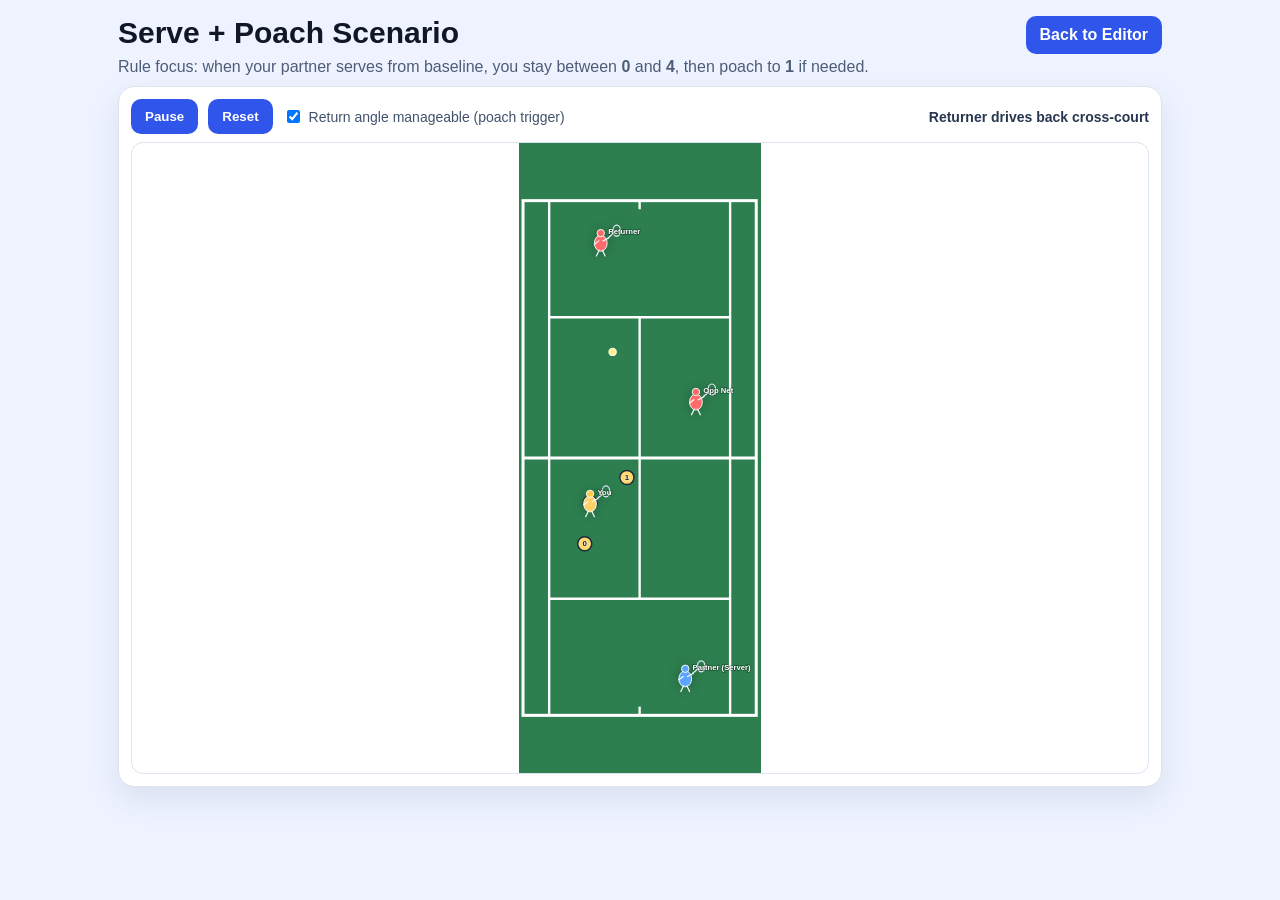
==== strategy-serve-poach.html @ b6634568 "Initial tennis doubles strategy demo" ====
<!doctype html>
<html lang="en">
  <head>
    <meta charset="UTF-8" />
    <meta name="viewport" content="width=device-width, initial-scale=1.0" />
    <title>Serve + Poach Strategy Demo</title>
    <link rel="stylesheet" href="./strategy-serve-poach.css" />
  </head>
  <body>
    <main class="page">
      <header class="topbar">
        <div>
          <h1>Serve + Poach Scenario</h1>
          <p>
            Rule focus: when your partner serves from baseline, you stay between
            <strong>0</strong> and <strong>4</strong>, then poach to
            <strong>1</strong> if needed.
          </p>
        </div>
        <a class="link-btn" href="./index.html">Back to Editor</a>
      </header>

      <section class="panel">
        <div class="controls">
          <button id="playPauseBtn" type="button">Pause</button>
          <button id="resetBtn" type="button">Reset</button>
          <label class="toggle">
            <input id="poachToggle" type="checkbox" checked />
            Return angle manageable (poach trigger)
          </label>
          <p id="phaseText" class="phase"></p>
        </div>

        <div class="court-wrap">
          <svg id="scene" viewBox="0 -8 36 94" class="scene">
            <rect x="0" y="0" width="36" height="78" fill="#2d7f4f" />
            <rect x="0.6" y="0.6" width="34.8" height="76.8" fill="none" stroke="#fff" stroke-width="0.45" />
            <line x1="4.5" y1="0.6" x2="4.5" y2="77.4" stroke="#fff" stroke-width="0.35" />
            <line x1="31.5" y1="0.6" x2="31.5" y2="77.4" stroke="#fff" stroke-width="0.35" />
            <line x1="0.6" y1="39" x2="35.4" y2="39" stroke="#fff" stroke-width="0.45" />
            <line x1="4.5" y1="18" x2="31.5" y2="18" stroke="#fff" stroke-width="0.35" />
            <line x1="4.5" y1="60" x2="31.5" y2="60" stroke="#fff" stroke-width="0.35" />
            <line x1="18" y1="18" x2="18" y2="60" stroke="#fff" stroke-width="0.35" />
            <line x1="18" y1="0.6" x2="18" y2="1.9" stroke="#fff" stroke-width="0.35" />
            <line x1="18" y1="77.4" x2="18" y2="76.1" stroke="#fff" stroke-width="0.35" />

            <circle id="marker0" cx="26.2" cy="51.8" r="1.05" class="marker-dot" />
            <text id="label0" x="26.2" y="51.8" class="marker-label">0</text>
            <circle id="marker4" cx="25.4" cy="45.7" r="1.05" class="marker-dot" />
            <text id="label4" x="25.4" y="45.7" class="marker-label">4</text>
            <circle id="marker1" cx="19.9" cy="41.9" r="1.05" class="marker-dot" />
            <text id="label1" x="19.9" y="41.9" class="marker-label">1</text>

            <g id="server" class="player-icon teammate">
              <ellipse class="body" cx="0" cy="0.15" rx="0.95" ry="1.2" />
              <circle class="head" cx="0" cy="-1.35" r="0.55" />
              <line class="arm-left" x1="-0.3" y1="-0.2" x2="-0.95" y2="0.3" />
              <line class="arm-right" x1="0.35" y1="-0.2" x2="1.2" y2="-0.65" />
              <line class="leg-left" x1="-0.25" y1="1.2" x2="-0.65" y2="2.05" />
              <line class="leg-right" x1="0.25" y1="1.2" x2="0.65" y2="2.05" />
              <line class="racket-shaft" x1="1.12" y1="-0.68" x2="1.85" y2="-1.3" />
              <ellipse class="racket-head" cx="2.38" cy="-1.72" rx="0.56" ry="0.82" />
            </g>
            <text id="serverLabel" class="player-label">Partner (Server)</text>

            <g id="you" class="player-icon you">
              <ellipse class="body" cx="0" cy="0.15" rx="0.95" ry="1.2" />
              <circle class="head" cx="0" cy="-1.35" r="0.55" />
              <line class="arm-left" x1="-0.3" y1="-0.2" x2="-0.95" y2="0.3" />
              <line class="arm-right" x1="0.35" y1="-0.2" x2="1.2" y2="-0.65" />
              <line class="leg-left" x1="-0.25" y1="1.2" x2="-0.65" y2="2.05" />
              <line class="leg-right" x1="0.25" y1="1.2" x2="0.65" y2="2.05" />
              <line class="racket-shaft" x1="1.12" y1="-0.68" x2="1.85" y2="-1.3" />
              <ellipse class="racket-head" cx="2.38" cy="-1.72" rx="0.56" ry="0.82" />
            </g>
            <text id="youLabel" class="player-label">You</text>

            <g id="returner" class="player-icon opponent">
              <ellipse class="body" cx="0" cy="0.15" rx="0.95" ry="1.2" />
              <circle class="head" cx="0" cy="-1.35" r="0.55" />
              <line class="arm-left" x1="-0.3" y1="-0.2" x2="-0.95" y2="0.3" />
              <line class="arm-right" x1="0.35" y1="-0.2" x2="1.2" y2="-0.65" />
              <line class="leg-left" x1="-0.25" y1="1.2" x2="-0.65" y2="2.05" />
              <line class="leg-right" x1="0.25" y1="1.2" x2="0.65" y2="2.05" />
              <line class="racket-shaft" x1="1.12" y1="-0.68" x2="1.85" y2="-1.3" />
              <ellipse class="racket-head" cx="2.38" cy="-1.72" rx="0.56" ry="0.82" />
            </g>
            <text id="returnerLabel" class="player-label">Returner</text>

            <g id="oppNet" class="player-icon opponent">
              <ellipse class="body" cx="0" cy="0.15" rx="0.95" ry="1.2" />
              <circle class="head" cx="0" cy="-1.35" r="0.55" />
              <line class="arm-left" x1="-0.3" y1="-0.2" x2="-0.95" y2="0.3" />
              <line class="arm-right" x1="0.35" y1="-0.2" x2="1.2" y2="-0.65" />
              <line class="leg-left" x1="-0.25" y1="1.2" x2="-0.65" y2="2.05" />
              <line class="leg-right" x1="0.25" y1="1.2" x2="0.65" y2="2.05" />
              <line class="racket-shaft" x1="1.12" y1="-0.68" x2="1.85" y2="-1.3" />
              <ellipse class="racket-head" cx="2.38" cy="-1.72" rx="0.56" ry="0.82" />
            </g>
            <text id="oppNetLabel" class="player-label">Opp Net</text>

            <circle id="ball" r="0.55" class="ball" />
          </svg>
        </div>
      </section>
    </main>

    <script src="./strategy-serve-poach.js"></script>
  </body>
</html>
---- strategy-serve-poach.css ----
:root {
  font-family: Inter, -apple-system, BlinkMacSystemFont, "Segoe UI", sans-serif;
  color-scheme: light;
}

* {
  box-sizing: border-box;
}

body {
  margin: 0;
  background: #eef3ff;
  color: #101828;
}

.page {
  max-width: 1080px;
  margin: 0 auto;
  padding: 16px 18px;
}

.topbar {
  display: flex;
  justify-content: space-between;
  gap: 16px;
  align-items: flex-start;
  margin-bottom: 10px;
}

h1 {
  margin: 0 0 8px;
  font-size: 30px;
}

p {
  margin: 0;
  color: #4d5d77;
}

.link-btn,
button {
  border: 0;
  border-radius: 10px;
  padding: 10px 14px;
  background: #2f55ea;
  color: #fff;
  font-weight: 600;
  text-decoration: none;
  cursor: pointer;
}

.panel {
  background: #fff;
  border: 1px solid #dce4f2;
  border-radius: 16px;
  padding: 12px;
  box-shadow: 0 12px 30px rgba(30, 54, 100, 0.1);
}

.controls {
  display: flex;
  align-items: center;
  gap: 10px;
  flex-wrap: wrap;
  margin-bottom: 8px;
}

.toggle {
  display: inline-flex;
  align-items: center;
  gap: 6px;
  font-size: 14px;
  color: #42526c;
}

.phase {
  margin-left: auto;
  font-size: 14px;
  font-weight: 600;
  color: #29364f;
}

.court-wrap {
  border: 1px solid #dce4f2;
  border-radius: 12px;
  overflow: hidden;
  max-width: 100%;
  max-height: 72vh;
  display: flex;
  justify-content: center;
  align-items: center;
  margin: 0 auto;
}

.scene {
  width: auto;
  height: min(70vh, 760px);
  display: block;
  background: #2d7f4f;
}

.marker-dot {
  fill: #ffd970;
  stroke: #1f2a3d;
  stroke-width: 0.22;
}

.marker-label {
  fill: #1a2334;
  font-size: 1.18px;
  font-weight: 800;
  text-anchor: middle;
  dominant-baseline: middle;
  paint-order: stroke;
  stroke: rgba(255, 255, 255, 0.75);
  stroke-width: 0.12;
}

.player-icon {
  pointer-events: none;
  filter: drop-shadow(0 0.45px 0.85px rgba(0, 0, 0, 0.25));
}

.player-icon .body,
.player-icon .head {
  stroke: #f8fafc;
  stroke-width: 0.14;
}

.player-icon .arm-left,
.player-icon .arm-right,
.player-icon .leg-left,
.player-icon .leg-right {
  stroke: #f8fafc;
  stroke-width: 0.18;
  stroke-linecap: round;
}

.player-icon .racket-shaft {
  stroke: #e7edf9;
  stroke-width: 0.2;
  stroke-linecap: round;
}

.player-icon .racket-head {
  fill: none;
  stroke: #e7edf9;
  stroke-width: 0.18;
}

.player-icon.teammate .body,
.player-icon.teammate .head {
  fill: #5ca5ff;
}

.player-icon.you .body,
.player-icon.you .head {
  fill: #ffd166;
}

.player-icon.opponent .body,
.player-icon.opponent .head {
  fill: #ff6b6b;
}

.player-icon.you .body {
  fill: #ffd166;
}

.player-icon.you .head {
  fill: #ffcd4a;
}

.player-label {
  fill: #fff;
  font-size: 1.15px;
  font-weight: 600;
  paint-order: stroke;
  stroke: rgba(0, 0, 0, 0.35);
  stroke-width: 0.2;
}

.ball {
  fill: #fef08a;
  stroke: #f8fafc;
  stroke-width: 0.16;
}
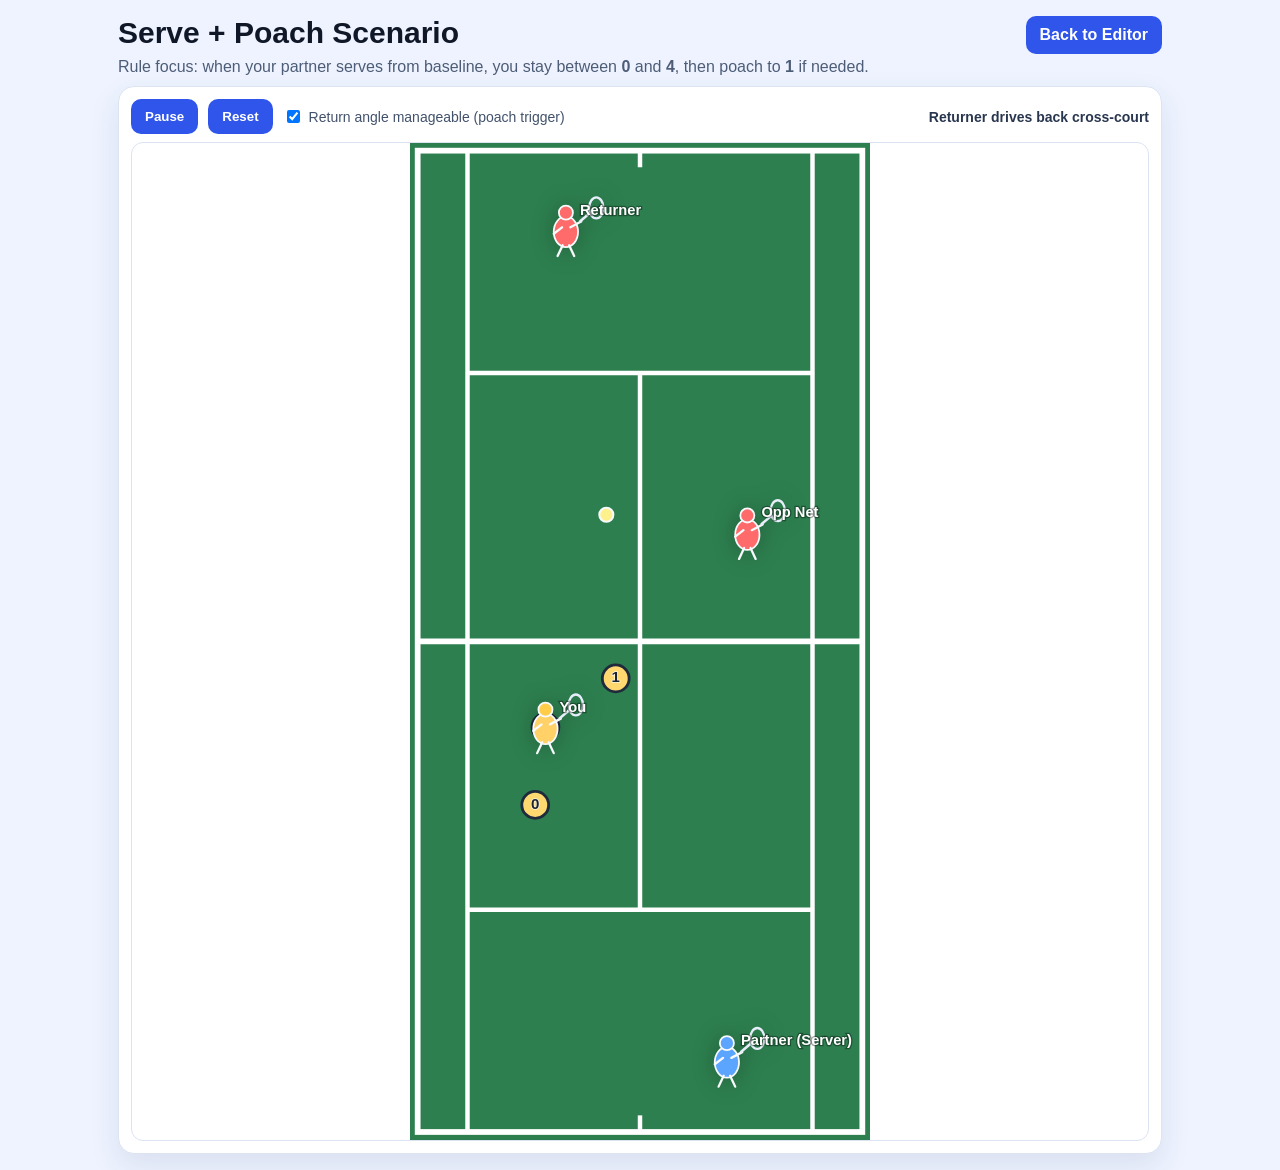
==== commit b95b57be: "Stabilize mobile position mapping and tighten scenario framing. Use inner-court coordinate calculati" ====
--- a/strategy-serve-poach.html
+++ b/strategy-serve-poach.html
@@ -32,7 +32,7 @@
         </div>
 
         <div class="court-wrap">
-          <svg id="scene" viewBox="0 -8 36 94" class="scene">
+          <svg id="scene" viewBox="0 0 36 78" class="scene">
             <rect x="0" y="0" width="36" height="78" fill="#2d7f4f" />
             <rect x="0.6" y="0.6" width="34.8" height="76.8" fill="none" stroke="#fff" stroke-width="0.45" />
             <line x1="4.5" y1="0.6" x2="4.5" y2="77.4" stroke="#fff" stroke-width="0.35" />
--- a/strategy-serve-poach.css
+++ b/strategy-serve-poach.css
@@ -85,7 +85,6 @@
   border-radius: 12px;
   overflow: hidden;
   max-width: 100%;
-  max-height: 72vh;
   display: flex;
   justify-content: center;
   align-items: center;
@@ -93,8 +92,9 @@
 }
 
 .scene {
-  width: auto;
-  height: min(70vh, 760px);
+  width: min(100%, 460px);
+  height: auto;
+  aspect-ratio: 36 / 78;
   display: block;
   background: #2d7f4f;
 }
